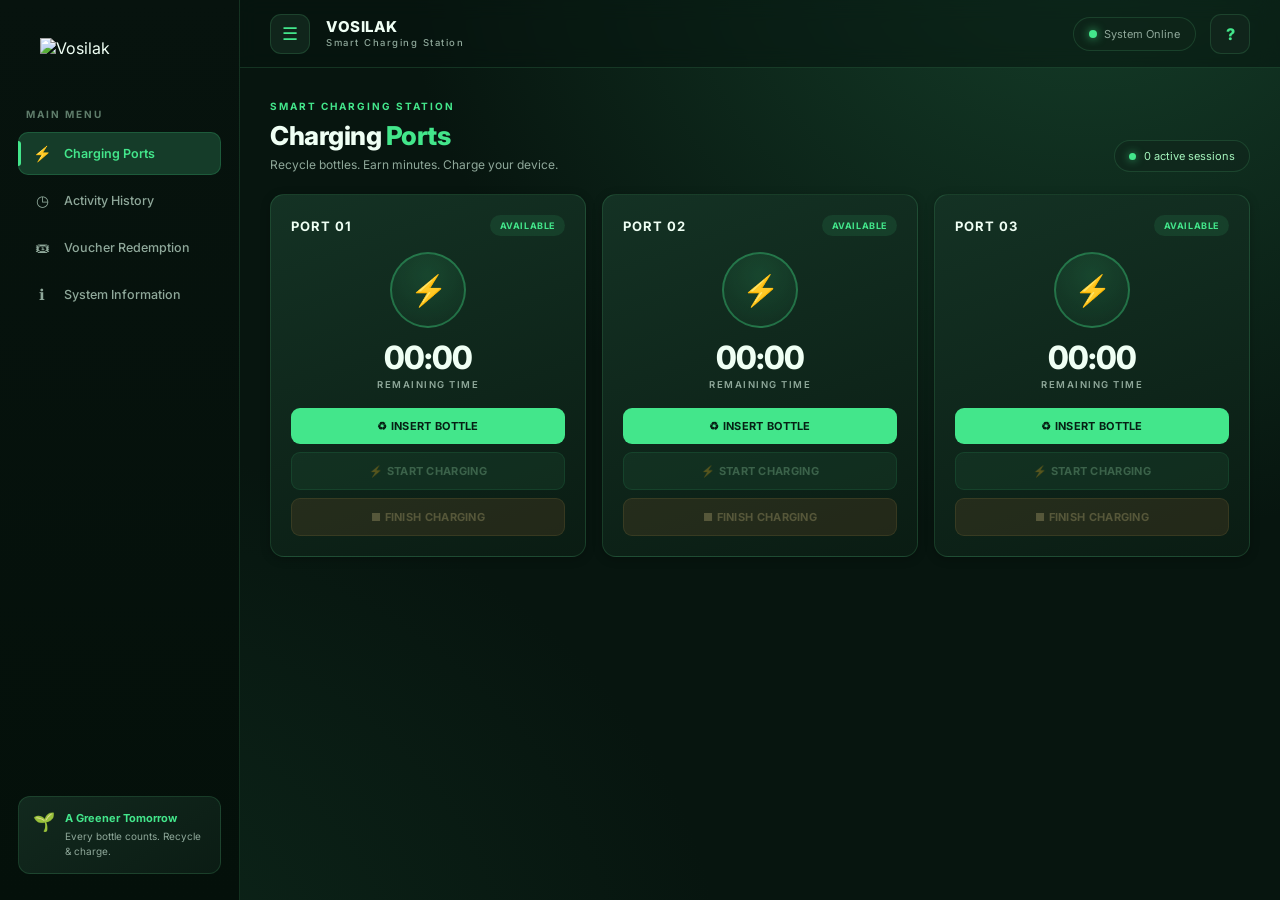
==== index (1).html @ c7ccd675 "Add files via upload" ====
<!DOCTYPE html>
<html lang="en">
<head>
  <meta charset="UTF-8">
  <meta name="viewport" content="width=device-width, initial-scale=1.0">
  <title>VOSILAK | Smart Charging</title>
  <link rel="stylesheet" href="style (1).css">
  <link rel="icon" type="image/png" href="assets/logoo.png">
</head>
<body>
  <div class="app">

    <!-- ================= SIDEBAR ================= -->
    <aside class="sidebar" id="sidebar">
      <div class="sidebar-brand">
        <img src="assets/logoo.png" alt="Vosilak" class="brand-logo">
      </div>

      <div class="nav-title">MAIN MENU</div>
      <nav class="nav">
        <a href="#ports" class="nav-link active" data-view="ports">
          <span class="nav-emoji">⚡</span><span class="nav-label">Charging Ports</span>
        </a>
        <a href="#history" class="nav-link" data-view="history">
          <span class="nav-emoji">◷</span><span class="nav-label">Activity History</span>
        </a>
        <a href="#redeem" class="nav-link" data-view="redeem">
          <span class="nav-emoji">🎟</span><span class="nav-label">Voucher Redemption</span>
        </a>
        <a href="#system" class="nav-link" data-view="system">
          <span class="nav-emoji">ℹ</span><span class="nav-label">System Information</span>
        </a>
      </nav>

      <div class="sidebar-footer">
        <div class="eco-badge">
          <span class="eco-icon">🌱</span>
          <div>
            <strong>A Greener Tomorrow</strong>
            <p>Every bottle counts. Recycle & charge.</p>
          </div>
        </div>
      </div>
    </aside>

    <div class="sidebar-overlay" id="sidebarOverlay"></div>

    <!-- ================= MAIN ================= -->
    <div class="main-wrapper" id="mainWrapper">

      <!-- TOP HEADER -->
      <header class="topbar">
        <div class="topbar-left">
          <button class="icon-btn sidebar-toggle" id="sidebarToggle" aria-label="Toggle sidebar">
            <span class="hamburger">☰</span>
          </button>
          <div class="brand-inline">
            <span class="brand-inline-name">VOSILAK</span>
            <span class="brand-inline-tag">Smart Charging Station</span>
          </div>
        </div>

        <div class="topbar-right">
          <div class="online"><span class="dot"></span>System Online</div>
          <button class="icon-btn help-btn" id="helpBtn" aria-label="How it works">?</button>
        </div>
      </header>

      <!-- CONTENT AREA -->
      <div class="content" id="contentArea">

        <!-- ============ VIEW: CHARGING PORTS ============ -->
        <section class="view active" id="view-ports">

          <div class="page-head">
            <div>
              <small class="eyebrow">SMART CHARGING STATION</small>
              <h1>Charging <span class="green-text">Ports</span></h1>
              <p>Recycle bottles. Earn minutes. Charge your device.</p>
            </div>
            <div class="session-chip">
              <span class="chip-dot"></span>
              <span id="activeSessions">0 active session</span>
            </div>
          </div>

          <!-- Ports grid -->
          <div class="ports" id="portContainer"></div>

        </section>

        <!-- ============ VIEW: ACTIVITY HISTORY ============ -->
        <section class="view" id="view-history">
          <div class="page-head">
            <div>
              <small class="eyebrow">RECORDS</small>
              <h1>Activity <span class="green-text">History</span></h1>
              <p>All successful bottle insertion activities across your ports.</p>
            </div>
            <div class="session-chip">
              <span class="chip-dot"></span>
              <span id="historyCount">0 records</span>
            </div>
          </div>

          <div class="panel history-panel">
            <div class="history-scroll" id="historyScroll">
              <table class="history-table">
                <thead>
                  <tr>
                    <th>Date</th>
                    <th>Time</th>
                    <th>Port</th>
                    <th>Activity</th>
                    <th class="num">Bottles</th>
                    <th class="num">Minutes Earned</th>
                  </tr>
                </thead>
                <tbody id="historyBody"></tbody>
              </table>
              <div class="empty-state" id="historyEmpty">
                <span class="empty-icon">📋</span>
                <p>No activity history yet.</p>
                <small>Insert a bottle on any port to record your first activity.</small>
              </div>
            </div>
          </div>
        </section>

        <!-- ============ VIEW: VOUCHER REDEMPTION ============ -->
        <section class="view" id="view-redeem">
          <div class="page-head">
            <div>
              <small class="eyebrow">REWARDS</small>
              <h1>Voucher <span class="green-text">Redemption</span></h1>
              <p>Redeem unused charging minutes from your vouchers.</p>
            </div>
          </div>

          <div class="panel redeem-page-panel">
            <div class="redeem-page-copy">
              <h3>🎟 Enter your voucher code</h3>
              <p>Each voucher contains unused charging minutes from a completed session. Redeem a valid code to restore those minutes to the original charging port for another recharge.</p>
            </div>

            <div class="redeem-form">
              <label for="redeemInput" class="field-label">Voucher Code</label>
              <input type="text" id="redeemInput" class="text-input" placeholder="e.g. V1-ABC123" autocomplete="off">
              <div class="field-error" id="redeemError"></div>
              <button class="btn btn-primary btn-block" id="redeemSubmitBtn">REDEEM VOUCHER</button>
            </div>
          </div>
        </section>

        <!-- ============ VIEW: SYSTEM INFORMATION ============ -->
        <section class="view" id="view-system">
          <div class="page-head">
            <div>
              <small class="eyebrow">ABOUT</small>
              <h1>System <span class="green-text">Information</span></h1>
              <p>How the Vosilak reward system works.</p>
            </div>
          </div>

          <div class="panel system-panel">
            <div class="system-grid">
              <div class="system-card">
                <div class="system-icon">♻</div>
                <h3>Bottles Earn Minutes</h3>
                <p>Accepted plastic bottles add charging minutes to the selected port. Each accepted bottle earns three minutes of charging time.</p>
              </div>

              <div class="system-card">
                <div class="system-icon">⚡</div>
                <h3>Charge Your Device</h3>
                <p>Connect a device to any available port and start charging. The port counts down the remaining minutes in real time.</p>
              </div>

              <div class="system-card">
                <div class="system-icon">🎟</div>
                <h3>Unused Minutes Become Vouchers</h3>
                <p>When a charging session is finished early, any unused minutes automatically generate a unique voucher code.</p>
              </div>

              <div class="system-card">
                <div class="system-icon">🔁</div>
                <h3>Redeem to Recharge</h3>
                <p>Voucher codes can be redeemed to restore unused minutes to their original charging port for another session.</p>
              </div>
            </div>

            <div class="system-note">
              <strong>Note:</strong> Voucher minutes can only be returned to the port where the voucher was created. They cannot be transferred to another charging port.
            </div>
          </div>
        </section>

      </div>
    </div>
  </div>

  <!-- ================= TOAST ================= -->
  <div class="toast" id="toast"></div>

  <!-- ================= INSERT BOTTLE MODAL ================= -->
  <div class="modal-overlay" id="insertModal">
    <div class="modal insert-modal">
      <div class="modal-icon">♻</div>
      <h3>Insert <span class="green-text">Bottle</span></h3>
      <p class="modal-sub" id="insertPortLabel">Port 1</p>

      <p class="insert-instruction">Please insert your plastic bottle into the slot now. Click <b>Done Inserting Bottle</b> once it has been accepted.</p>

      <div class="progress-track">
        <div class="progress-fill" id="insertProgress"></div>
      </div>
      <div class="insert-timer" id="insertTimer">00:10</div>

      <div class="modal-actions">
        <button class="btn btn-primary" id="insertDoneBtn">✓ DONE INSERTING BOTTLE</button>
        <button class="btn btn-ghost" id="insertCancelBtn">CANCEL</button>
      </div>
    </div>
  </div>

  <!-- ================= VOUCHER GENERATED MODAL ================= -->
  <div class="modal-overlay" id="voucherModal">
    <div class="modal">
      <div class="modal-icon success">🎟</div>
      <h3>Session <span class="green-text">Completed</span></h3>
      <p class="modal-sub">Your unused charging minutes have been saved as a voucher.</p>

      <div class="voucher-detail-box">
        <div class="voucher-row"><span>Port</span><strong id="voucherPort">—</strong></div>
        <div class="voucher-row"><span>Remaining Minutes</span><strong id="voucherMinutes">—</strong></div>
        <div class="voucher-row"><span>Voucher Code</span><strong class="voucher-code" id="voucherCode">—</strong></div>
      </div>

      <div class="modal-actions">
        <button class="btn btn-primary" id="voucherCopyBtn">📋 COPY CODE</button>
        <button class="btn btn-ghost" id="voucherCloseBtn">CLOSE</button>
      </div>
    </div>
  </div>

  <!-- ================= REDEEM: CONFIRM MODAL ================= -->
  <div class="modal-overlay" id="rewardModal">
    <div class="modal">
      <div class="verified-banner">✓ VOUCHER VERIFIED</div>

      <div class="voucher-detail-box">
        <div class="voucher-row"><span>Original Port</span><strong id="rewardPort">—</strong></div>
        <div class="voucher-row"><span>Available Minutes</span><strong id="rewardMinutes">—</strong></div>
      </div>

      <p class="reward-prompt">Confirm redemption to restore these minutes to the original port.</p>

      <div class="modal-actions">
        <button class="btn btn-primary" id="rewardConfirmBtn">⚡ CONFIRM REDEMPTION</button>
        <button class="btn btn-ghost" id="rewardCancelBtn">CANCEL</button>
      </div>
    </div>
  </div>

  <!-- ================= HOW IT WORKS MODAL ================= -->
  <div class="modal-overlay" id="helpModal">
    <div class="modal help-modal">
      <h3>How <span class="green-text">Vosilak</span> Works</h3>
      <p class="modal-sub">Turn plastic bottles into charging time in six simple steps.</p>

      <ol class="help-steps">
        <li><span class="help-num">1</span><div><b>Insert a Bottle</b><p>Select a port and click Insert Bottle. Follow the timer and click Done Inserting Bottle after your bottle is accepted.</p></div></li>
        <li><span class="help-num">2</span><div><b>Earn Charging Time</b><p>Every accepted bottle adds 3 minutes to the selected port.</p></div></li>
        <li><span class="help-num">3</span><div><b>Start Charging</b><p>Connect your device to the port and click Start Charging.</p></div></li>
        <li><span class="help-num">4</span><div><b>Finish Charging</b><p>Click Finish Charging when you're done. Unused minutes automatically generate a voucher code.</p></div></li>
        <li><span class="help-num">5</span><div><b>Redeem Your Voucher</b><p>Open the Voucher Redemption page and enter the generated code.</p></div></li>
        <li><span class="help-num">6</span><div><b>Save for Another Recharge</b><p>Confirm redemption to save unused minutes for another session on the original port.</p></div></li>
      </ol>

      <div class="modal-actions">
        <button class="btn btn-primary" id="helpCloseBtn">GOT IT</button>
      </div>
    </div>
  </div>

  <script src="script (1).js "></script>
</body>
</html>
---- style (1).css ----
@import url('https://fonts.googleapis.com/css2?family=Inter:wght@400;500;600;700;800&display=swap');

:root {
  --bg: #07150f;
  --bg-deep: #04100a;
  --panel: #10251b;
  --panel-2: #0c1e15;
  --panel-hover: #163527;
  --green: #43e68b;
  --green-soft: #2fb672;
  --light: #a5f5bd;
  --muted: #8fa89a;
  --white: #effff4;
  --border: rgba(100, 230, 150, .15);
  --border-strong: rgba(100, 230, 150, .32);
  --danger: #ef4444;
  --amber: #ffc45c;
  --shadow: 0 10px 40px rgba(0, 0, 0, .45);
  --shadow-sm: 0 2px 10px rgba(0, 0, 0, .25);
  --radius: 14px;
  --sidebar-w: 240px;
  --sidebar-w-collapsed: 76px;
  --header-h: 68px;
}

* { box-sizing: border-box; margin: 0; padding: 0; }

body {
  font-family: Inter, sans-serif;
  color: var(--white);
  background:
    radial-gradient(ellipse at 85% -10%, rgba(23, 68, 45, .9), transparent 45%),
    radial-gradient(ellipse at 0% 110%, rgba(20, 60, 40, .5), transparent 40%),
    var(--bg);
  min-height: 100vh;
  -webkit-font-smoothing: antialiased;
  overflow: hidden;
}

button, input { font-family: inherit; }
button { cursor: pointer; border: 0; }

.green-text { color: var(--green); }

/* ============ APP SHELL ============ */
.app { display: flex; height: 100vh; }

/* ============ SIDEBAR ============ */
.sidebar {
  width: var(--sidebar-w);
  flex-shrink: 0;
  height: 100vh;
  padding: 26px 18px;
  background: linear-gradient(180deg, #07130e 0%, #04100a 100%);
  border-right: 1px solid var(--border);
  display: flex;
  flex-direction: column;
  z-index: 40;
  transition: width .25s ease, padding .25s ease, transform .28s ease;
  overflow: hidden;
}

.sidebar-brand {
  display: flex;
  justify-content: center;
  margin-bottom: 38px;
  height: 44px;
  align-items: center;
}

.brand-logo {
  width: 160px;
  height: auto;
  object-fit: contain;
  transition: width .25s ease, opacity .2s ease;
}

.nav-title {
  font-size: 10px;
  color: #5f7d6b;
  letter-spacing: 2px;
  font-weight: 700;
  margin: 0 8px 12px;
  transition: opacity .2s ease;
}

.nav { display: flex; flex-direction: column; gap: 4px; }

.nav-link {
  display: flex;
  align-items: center;
  gap: 12px;
  text-decoration: none;
  color: var(--muted);
  padding: 12px 14px;
  border-radius: 10px;
  font-size: 12.5px;
  font-weight: 500;
  transition: background .18s, color .18s;
  white-space: nowrap;
  position: relative;
}

.nav-link:hover { background: #12301f; color: var(--light); }

.nav-link.active {
  background: #153c29;
  color: var(--green);
  font-weight: 600;
  box-shadow: inset 0 0 0 1px rgba(67, 230, 139, .18);
}

.nav-link.active::before {
  content: "";
  position: absolute;
  left: 0;
  top: 22%;
  height: 56%;
  width: 3px;
  border-radius: 0 4px 4px 0;
  background: var(--green);
}

.nav-emoji {
  font-size: 15px;
  display: inline-block;
  width: 20px;
  text-align: center;
  flex-shrink: 0;
  transition: opacity .2s ease;
}

.sidebar-footer { margin-top: auto; transition: opacity .2s ease; }

.eco-badge {
  display: flex;
  gap: 10px;
  align-items: flex-start;
  padding: 14px;
  background: linear-gradient(145deg, #12291e, #0b1c14);
  border: 1px solid var(--border);
  border-radius: 12px;
}

.eco-icon { font-size: 18px; line-height: 1.2; }
.eco-badge strong { display: block; font-size: 11px; color: var(--green); margin-bottom: 4px; }
.eco-badge p { font-size: 10px; color: var(--muted); line-height: 1.5; }

/* Collapsed state */
.sidebar.collapsed {
  width: var(--sidebar-w-collapsed);
  padding: 26px 12px;
}

.sidebar.collapsed .brand-logo { width: 40px; }

.sidebar.collapsed .nav-title,
.sidebar.collapsed .nav-label,
.sidebar.collapsed .sidebar-footer {
  opacity: 0;
  pointer-events: none;
  width: 0;
  height: 0;
  overflow: hidden;
}

.sidebar.collapsed .nav-link {
  justify-content: center;
  padding: 13px 0;
  gap: 0;
}
.sidebar.collapsed .nav-emoji { width: auto; font-size: 18px; }

/* ============ MAIN WRAPPER ============ */
.main-wrapper {
  flex: 1;
  display: flex;
  flex-direction: column;
  min-width: 0;
  height: 100vh;
  transition: margin-left .25s ease;
}

/* ============ TOPBAR ============ */
.topbar {
  flex-shrink: 0;
  height: var(--header-h);
  padding: 0 30px;
  display: flex;
  justify-content: space-between;
  align-items: center;
  border-bottom: 1px solid var(--border);
  background: rgba(7, 21, 15, .55);
  backdrop-filter: blur(10px);
}

.topbar-left { display: flex; align-items: center; gap: 16px; min-width: 0; }

.icon-btn {
  width: 40px;
  height: 40px;
  border-radius: 11px;
  background: var(--panel);
  border: 1px solid var(--border);
  color: var(--green);
  font-size: 18px;
  display: grid;
  place-items: center;
  transition: background .18s, transform .1s;
  flex-shrink: 0;
}
.icon-btn:hover { background: #163b29; }
.icon-btn:active { transform: scale(.95); }

.brand-inline { display: flex; flex-direction: column; line-height: 1.15; }
.brand-inline-name { font-size: 15px; font-weight: 800; letter-spacing: .5px; color: var(--white); }
.brand-inline-tag { font-size: 9.5px; letter-spacing: 1.5px; color: var(--muted); font-weight: 500; margin-top: 2px; }

.topbar-right { display: flex; align-items: center; gap: 14px; }

.online {
  padding: 9px 15px;
  border: 1px solid var(--border);
  border-radius: 30px;
  font-size: 11px;
  background: rgba(16, 37, 27, .7);
  white-space: nowrap;
  color: var(--muted);
}

.dot {
  display: inline-block;
  width: 8px; height: 8px;
  border-radius: 50%;
  background: var(--green);
  margin-right: 7px;
  box-shadow: 0 0 10px rgba(67, 230, 139, .8);
  animation: pulse 2s ease-in-out infinite;
}

@keyframes pulse {
  0%, 100% { opacity: 1; }
  50% { opacity: .5; }
}

.help-btn {
  font-weight: 800;
  font-size: 16px;
  font-family: inherit;
}

/* ============ CONTENT ============ */
.content {
  flex: 1;
  overflow-y: auto;
  overflow-x: hidden;
  padding: 26px 30px 30px;
  scrollbar-width: thin;
  scrollbar-color: #1c3d2b transparent;
}
.content::-webkit-scrollbar { width: 8px; }
.content::-webkit-scrollbar-thumb { background: #1c3d2b; border-radius: 4px; }
.content::-webkit-scrollbar-track { background: transparent; }

/* ============ VIEWS ============ */
.view { display: none; animation: fadeView .25s ease; }
.view.active { display: block; }

@keyframes fadeView {
  from { opacity: 0; transform: translateY(6px); }
  to { opacity: 1; transform: translateY(0); }
}

/* ============ PAGE HEAD ============ */
.page-head {
  display: flex;
  justify-content: space-between;
  align-items: flex-end;
  margin-bottom: 22px;
  gap: 16px;
  flex-wrap: wrap;
}

.eyebrow {
  color: var(--green);
  letter-spacing: 2px;
  font-size: 10px;
  font-weight: 700;
}

.page-head h1 {
  font-size: 26px;
  margin: 6px 0 6px;
  letter-spacing: -.5px;
  font-weight: 800;
}

.page-head p { font-size: 12px; color: var(--muted); }

.session-chip {
  display: inline-flex;
  align-items: center;
  gap: 8px;
  padding: 8px 14px;
  border: 1px solid var(--border);
  border-radius: 30px;
  font-size: 11px;
  color: var(--light);
  background: rgba(16, 37, 27, .6);
  white-space: nowrap;
}

.chip-dot {
  width: 7px; height: 7px;
  border-radius: 50%;
  background: var(--green);
  box-shadow: 0 0 8px rgba(67, 230, 139, .7);
}

/* ============ PORTS ============ */
.ports {
  display: grid;
  grid-template-columns: repeat(3, minmax(0, 1fr));
  gap: 16px;
}

.port {
  background: linear-gradient(160deg, #143224 0%, #0a1c13 100%);
  border: 1px solid var(--border);
  border-radius: var(--radius);
  padding: 20px;
  box-shadow: var(--shadow-sm);
  transition: border-color .2s ease, transform .2s ease, box-shadow .2s ease;
  display: flex;
  flex-direction: column;
}

.port:hover { border-color: var(--border-strong); transform: translateY(-2px); }
.port.charging { border-color: var(--green); box-shadow: 0 0 24px rgba(67, 230, 139, .12), var(--shadow); }

.port-head {
  display: flex;
  justify-content: space-between;
  align-items: center;
  margin-bottom: 16px;
}

.port-head h4 { font-size: 13px; letter-spacing: 1px; font-weight: 700; }

.status {
  font-size: 9px;
  padding: 5px 10px;
  border-radius: 20px;
  font-weight: 700;
  letter-spacing: .6px;
  color: var(--green);
  background: rgba(67, 230, 139, .1);
}
.status.busy { color: var(--amber); background: rgba(255, 196, 92, .1); }

/* Port circle / icon */
.port-visual {
  display: flex;
  justify-content: center;
  margin-bottom: 12px;
}

.port-circle {
  width: 76px;
  height: 76px;
  border-radius: 50%;
  display: grid;
  place-items: center;
  font-size: 30px;
  color: var(--green);
  background: radial-gradient(circle at 50% 30%, rgba(67, 230, 139, .14), rgba(67, 230, 139, .02));
  border: 2px solid rgba(67, 230, 139, .35);
  position: relative;
}

.port.charging .port-circle {
  border-color: var(--green);
  animation: glow 1.8s ease-in-out infinite;
}

@keyframes glow {
  0%, 100% { box-shadow: 0 0 0 0 rgba(67, 230, 139, .35); }
  50% { box-shadow: 0 0 0 8px rgba(67, 230, 139, 0); }
}

.port-time {
  text-align: center;
  font-size: 32px;
  font-weight: 800;
  letter-spacing: -1px;
  font-variant-numeric: tabular-nums;
  line-height: 1.1;
}

.port-time-label {
  text-align: center;
  font-size: 9.5px;
  color: var(--muted);
  letter-spacing: 1.5px;
  font-weight: 600;
  margin-top: 4px;
  margin-bottom: 18px;
}

.port-actions { display: flex; flex-direction: column; gap: 8px; margin-top: auto; }

.btn {
  font-family: inherit;
  font-weight: 700;
  border-radius: 9px;
  transition: opacity .18s, transform .1s, background .18s;
  letter-spacing: .3px;
}
.btn:hover:not(:disabled) { opacity: .92; }
.btn:active:not(:disabled) { transform: scale(.98); }
.btn:disabled { opacity: .3; cursor: not-allowed; }

.action {
  width: 100%;
  padding: 11px;
  font-size: 11px;
}

.btn-deposit { background: var(--green); color: #062014; }
.btn-start { background: #1d4c33; color: var(--light); border: 1px solid rgba(67, 230, 139, .4); }
.btn-finish { background: #5a4325; color: #ffd58b; border: 1px solid rgba(255, 196, 92, .4); }

/* ============ PANEL ============ */
.panel {
  background: var(--panel);
  border: 1px solid var(--border);
  border-radius: var(--radius);
  padding: 20px;
}

/* ============ VOUCHER REDEMPTION PAGE ============ */
.redeem-page-panel {
  max-width: 640px;
}

.redeem-page-copy h3 {
  font-size: 15px;
  margin-bottom: 8px;
}

.redeem-page-copy p {
  font-size: 12px;
  color: var(--muted);
  line-height: 1.65;
  margin-bottom: 22px;
}

.redeem-form {
  display: flex;
  flex-direction: column;
  gap: 6px;
}

.field-label {
  font-size: 10px;
  letter-spacing: 1.2px;
  color: var(--muted);
  font-weight: 700;
  text-transform: uppercase;
  margin-bottom: 4px;
}

.btn-block { width: 100%; }

/* ============ SYSTEM INFORMATION PAGE ============ */
.system-panel { padding: 24px; }

.system-grid {
  display: grid;
  grid-template-columns: repeat(2, minmax(0, 1fr));
  gap: 16px;
  margin-bottom: 20px;
}

.system-card {
  background: linear-gradient(160deg, #143224 0%, #0a1c13 100%);
  border: 1px solid var(--border);
  border-radius: 12px;
  padding: 18px;
}

.system-icon {
  width: 40px;
  height: 40px;
  border-radius: 10px;
  display: grid;
  place-items: center;
  font-size: 18px;
  background: rgba(67, 230, 139, .1);
  border: 1px solid rgba(67, 230, 139, .25);
  color: var(--green);
  margin-bottom: 12px;
}

.system-card h3 {
  font-size: 13px;
  margin-bottom: 6px;
  letter-spacing: .3px;
}

.system-card p {
  font-size: 11.5px;
  color: var(--muted);
  line-height: 1.6;
}

.system-note {
  background: rgba(67, 230, 139, .06);
  border: 1px solid rgba(67, 230, 139, .18);
  border-radius: 10px;
  padding: 14px 16px;
  font-size: 11.5px;
  color: var(--light);
  line-height: 1.6;
}

.system-note strong { color: var(--green); }

/* ============ BUTTONS ============ */
.btn-primary {
  background: var(--green);
  color: #062014;
  padding: 12px 22px;
  font-size: 11px;
  white-space: nowrap;
}

.btn-secondary {
  background: #183b34;
  color: #82e6d2;
  border: 1px solid rgba(54, 205, 181, .35);
  padding: 13px;
  font-size: 11px;
}

.btn-ghost {
  background: transparent;
  color: var(--muted);
  border: 1px solid var(--border);
  padding: 13px;
  font-size: 11px;
}
.btn-ghost:hover { color: var(--light); border-color: var(--border-strong); }

/* ============ HISTORY ============ */
.history-panel { padding: 0; overflow: hidden; }

.history-scroll {
  max-height: calc(100vh - 240px);
  overflow-y: auto;
}

.history-table { width: 100%; border-collapse: collapse; font-size: 12px; }

.history-table thead th {
  position: sticky;
  top: 0;
  background: #0d2018;
  text-align: left;
  padding: 14px 18px;
  font-size: 10px;
  letter-spacing: 1px;
  color: var(--muted);
  font-weight: 700;
  text-transform: uppercase;
  border-bottom: 1px solid var(--border);
  z-index: 2;
}

.history-table th.num, .history-table td.num { text-align: right; }

.history-table td {
  padding: 13px 18px;
  border-bottom: 1px solid rgba(100, 230, 150, .07);
  color: var(--white);
}

.history-table tbody tr:hover { background: rgba(67, 230, 139, .04); }
.history-table tbody tr:last-child td { border-bottom: 0; }

.port-pill {
  display: inline-block;
  padding: 3px 10px;
  border-radius: 20px;
  font-size: 10px;
  font-weight: 700;
  background: rgba(67, 230, 139, .1);
  color: var(--green);
}

.min-pill {
  display: inline-block;
  padding: 3px 10px;
  border-radius: 20px;
  font-size: 10px;
  font-weight: 700;
  background: rgba(67, 230, 139, .12);
  color: var(--light);
}

.empty-state {
  display: flex;
  flex-direction: column;
  align-items: center;
  justify-content: center;
  text-align: center;
  padding: 60px 20px;
  gap: 6px;
  color: var(--muted);
}
.empty-icon { font-size: 40px; opacity: .5; margin-bottom: 6px; }
.empty-state p { font-size: 13px; font-weight: 600; color: var(--white); }
.empty-state small { font-size: 11px; }

/* ============ MODALS ============ */
.modal-overlay {
  position: fixed;
  inset: 0;
  background: rgba(2, 8, 5, .78);
  display: none;
  align-items: center;
  justify-content: center;
  z-index: 100;
  padding: 20px;
  backdrop-filter: blur(6px);
}
.modal-overlay.show { display: flex; }

.modal {
  background: linear-gradient(165deg, #122a1e, #0a1c13);
  border: 1px solid var(--border-strong);
  border-radius: 18px;
  padding: 26px;
  max-width: 430px;
  width: 100%;
  box-shadow: var(--shadow);
  animation: modalIn .24s cubic-bezier(.2, .8, .3, 1);
  max-height: 92vh;
  overflow-y: auto;
}

.modal.help-modal { max-width: 520px; }

@keyframes modalIn {
  from { opacity: 0; transform: scale(.95) translateY(12px); }
  to { opacity: 1; transform: scale(1) translateY(0); }
}

.modal h3 { font-size: 19px; margin-bottom: 6px; letter-spacing: -.3px; }
.modal-sub { font-size: 11.5px; color: var(--muted); line-height: 1.6; margin-bottom: 20px; }

.modal-icon {
  width: 52px;
  height: 52px;
  border-radius: 14px;
  display: grid;
  place-items: center;
  font-size: 24px;
  background: rgba(67, 230, 139, .1);
  border: 1px solid rgba(67, 230, 139, .3);
  color: var(--green);
  margin-bottom: 16px;
}
.modal-icon.success { color: var(--green); }

.modal-actions { display: flex; flex-direction: column; gap: 10px; margin-top: 22px; }

/* Insert modal */
.insert-modal .insert-instruction {
  font-size: 12px;
  color: var(--light);
  line-height: 1.65;
  margin-bottom: 20px;
}

.progress-track {
  height: 12px;
  background: #061710;
  border-radius: 8px;
  overflow: hidden;
  border: 1px solid var(--border);
}

.progress-fill {
  height: 100%;
  width: 100%;
  background: linear-gradient(90deg, var(--green-soft), var(--green));
  border-radius: 8px;
  transition: width .1s linear;
  box-shadow: 0 0 12px rgba(67, 230, 139, .5);
}

.insert-timer {
  text-align: center;
  font-size: 28px;
  font-weight: 800;
  font-variant-numeric: tabular-nums;
  color: var(--green);
  margin-top: 14px;
  letter-spacing: 1px;
}

/* Voucher detail box */
.voucher-detail-box {
  background: #061710;
  border: 1px dashed rgba(67, 230, 139, .45);
  border-radius: 12px;
  padding: 16px;
  display: flex;
  flex-direction: column;
  gap: 12px;
}

.voucher-row {
  display: flex;
  justify-content: space-between;
  align-items: center;
  gap: 12px;
}

.voucher-row span {
  font-size: 10px;
  color: var(--muted);
  letter-spacing: 1px;
  text-transform: uppercase;
  font-weight: 600;
}

.voucher-row strong { font-size: 14px; color: var(--light); }

.voucher-code {
  font-family: ui-monospace, monospace;
  font-size: 16px !important;
  color: var(--green) !important;
  letter-spacing: 1px;
  text-align: right;
  overflow-wrap: anywhere;
}

/* Text input */
.text-input {
  width: 100%;
  background: #061710;
  border: 1px solid var(--border);
  color: var(--white);
  padding: 13px 14px;
  border-radius: 9px;
  font-size: 13px;
  outline: 0;
  transition: border-color .18s;
  letter-spacing: .5px;
}
.text-input:focus { border-color: var(--green); }
.text-input::placeholder { color: #4d6656; }

.field-error {
  font-size: 11px;
  color: var(--danger);
  min-height: 15px;
  margin-top: 8px;
  line-height: 1.4;
}

.field-note {
  font-size: 11px;
  color: var(--muted);
  line-height: 1.5;
  margin-top: 14px;
  text-align: center;
}

/* Verified banner */
.verified-banner {
  display: inline-block;
  font-size: 10px;
  font-weight: 700;
  color: var(--green);
  letter-spacing: 1px;
  padding: 6px 12px;
  border-radius: 20px;
  background: rgba(67, 230, 139, .12);
  margin-bottom: 16px;
}

.reward-prompt {
  font-size: 12px;
  font-weight: 600;
  color: var(--light);
  margin-top: 20px;
}

/* Help steps */
.help-steps { list-style: none; display: flex; flex-direction: column; gap: 14px; }

.help-steps li { display: flex; gap: 14px; align-items: flex-start; }

.help-num {
  flex-shrink: 0;
  width: 28px;
  height: 28px;
  border-radius: 9px;
  display: grid;
  place-items: center;
  font-size: 12px;
  font-weight: 800;
  color: var(--green);
  background: rgba(67, 230, 139, .1);
  border: 1px solid rgba(67, 230, 139, .25);
}

.help-steps b { font-size: 12.5px; display: block; margin-bottom: 3px; }
.help-steps p { font-size: 11px; color: var(--muted); line-height: 1.55; }

/* ============ TOAST ============ */
.toast {
  position: fixed;
  bottom: 26px;
  left: 50%;
  transform: translateX(-50%) translateY(20px);
  background: #17432c;
  border: 1px solid var(--green);
  padding: 14px 22px;
  border-radius: 11px;
  font-size: 12px;
  font-weight: 500;
  display: none;
  z-index: 200;
  box-shadow: 0 10px 40px rgba(0, 0, 0, .6);
  opacity: 0;
  transition: opacity .25s, transform .25s;
  max-width: 90vw;
  text-align: center;
}
.toast.show { display: block; opacity: 1; transform: translateX(-50%) translateY(0); }

/* ============ OVERLAY (mobile) ============ */
.sidebar-overlay {
  display: none;
  position: fixed;
  inset: 0;
  background: rgba(0, 0, 0, .6);
  z-index: 35;
  backdrop-filter: blur(2px);
}
.sidebar-overlay.show { display: block; }

/* ============ RESPONSIVE ============ */
@media (max-width: 1050px) {
  .ports { grid-template-columns: repeat(2, 1fr); }
  .system-grid { grid-template-columns: 1fr; }
}

@media (max-width: 780px) {
  body { overflow: auto; }
  .app { height: auto; min-height: 100vh; }

  .sidebar {
    position: fixed;
    top: 0; left: 0;
    height: 100vh;
    transform: translateX(-100%);
    width: var(--sidebar-w);
    padding: 26px 18px;
  }
  .sidebar.mobile-open { transform: translateX(0); }
  .sidebar.collapsed { width: var(--sidebar-w); padding: 26px 18px; }
  .sidebar.collapsed .brand-logo { width: 160px; }
  .sidebar.collapsed .nav-title,
  .sidebar.collapsed .nav-label,
  .sidebar.collapsed .sidebar-footer {
    opacity: 1; width: auto; height: auto; overflow: visible; pointer-events: auto;
  }
  .sidebar.collapsed .nav-link { justify-content: flex-start; padding: 12px 14px; gap: 12px; }
  .sidebar.collapsed .nav-emoji { font-size: 15px; width: 20px; }

  .main-wrapper { height: auto; min-height: 100vh; }
  .topbar { padding: 0 16px; height: 60px; }
  .content { padding: 20px 16px; overflow: visible; }
  .ports { grid-template-columns: 1fr; }
  .history-scroll { max-height: none; }
  .page-head { flex-direction: column; align-items: flex-start; }
  .system-grid { grid-template-columns: 1fr; }
}

@media (max-width: 430px) {
  .page-head h1 { font-size: 22px; }
  .topbar-right .online { font-size: 9px; padding: 7px 10px; }
  .brand-inline-name { font-size: 13px; }
  .brand-inline-tag { font-size: 8.5px; }
}
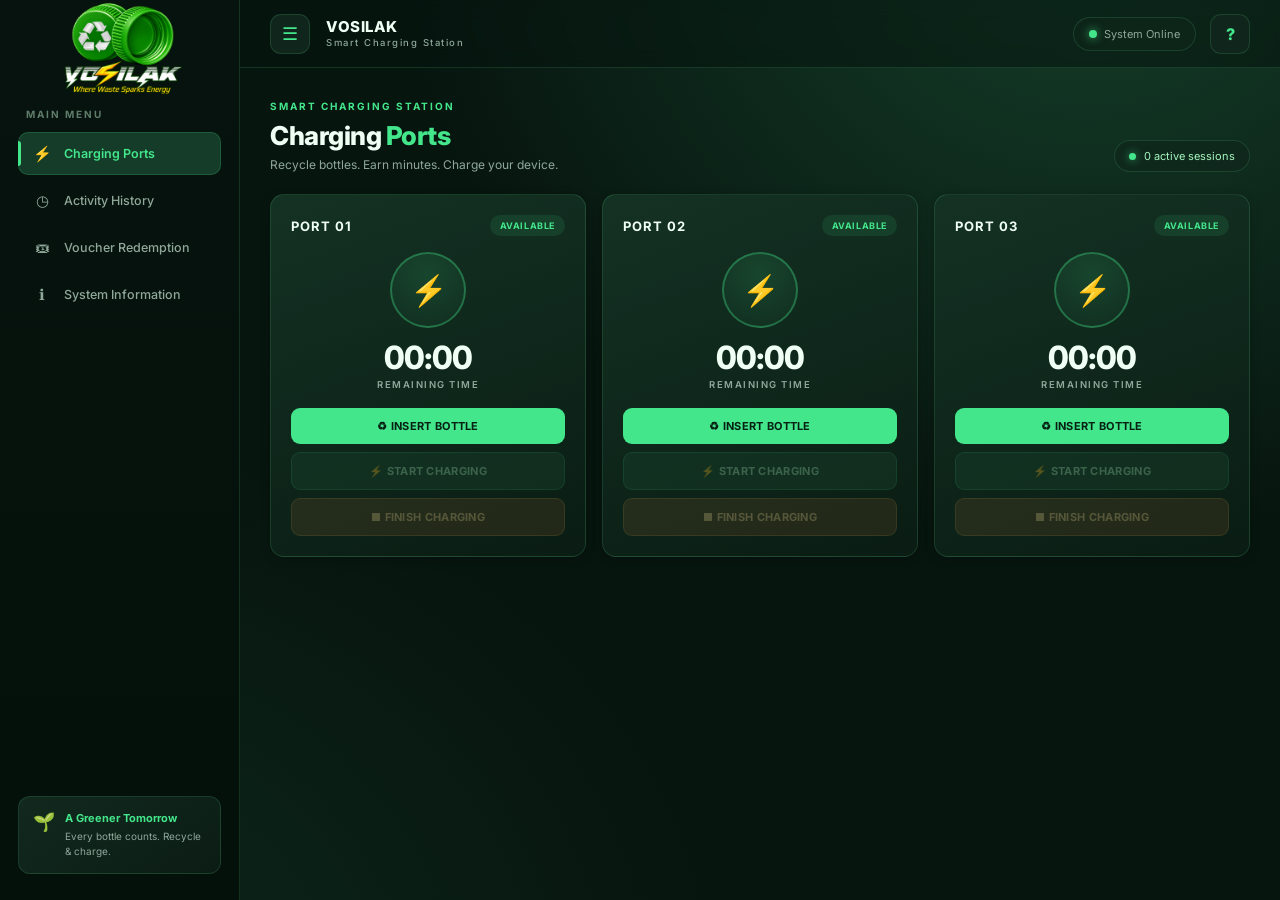
==== commit 46d67516: "Update index (1).html" ====
--- a/index (1).html
+++ b/index (1).html
@@ -5,7 +5,7 @@
   <meta name="viewport" content="width=device-width, initial-scale=1.0">
   <title>VOSILAK | Smart Charging</title>
   <link rel="stylesheet" href="style (1).css">
-  <link rel="icon" type="image/png" href="assets/logoo.png">
+  <link rel="icon" type="image/png" href="assets/logoo (1).png">
 </head>
 <body>
   <div class="app">
@@ -13,7 +13,7 @@
     <!-- ================= SIDEBAR ================= -->
     <aside class="sidebar" id="sidebar">
       <div class="sidebar-brand">
-        <img src="assets/logoo.png" alt="Vosilak" class="brand-logo">
+        <img src="assets/logoo (1).png" alt="Vosilak" class="brand-logo">
       </div>
 
       <div class="nav-title">MAIN MENU</div>
@@ -285,4 +285,4 @@
 
   <script src="script (1).js "></script>
 </body>
-</html>+</html>
